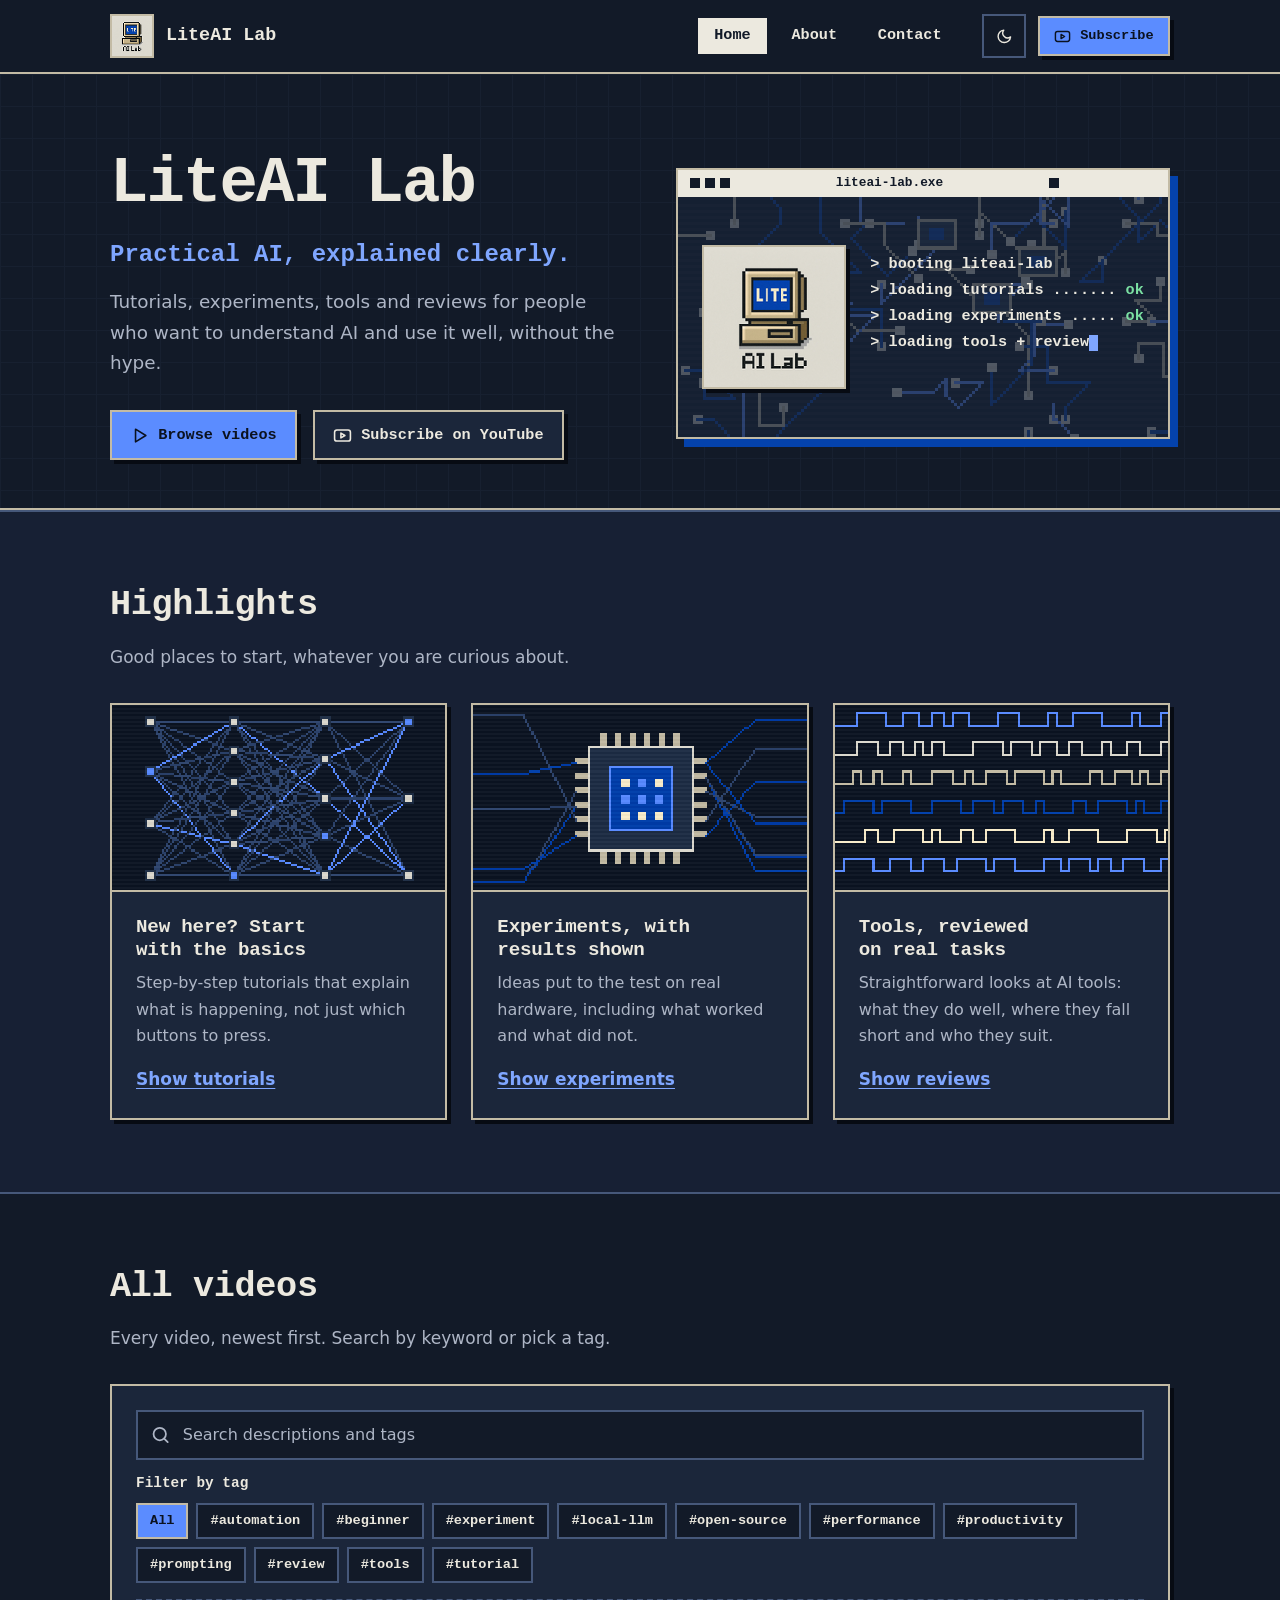
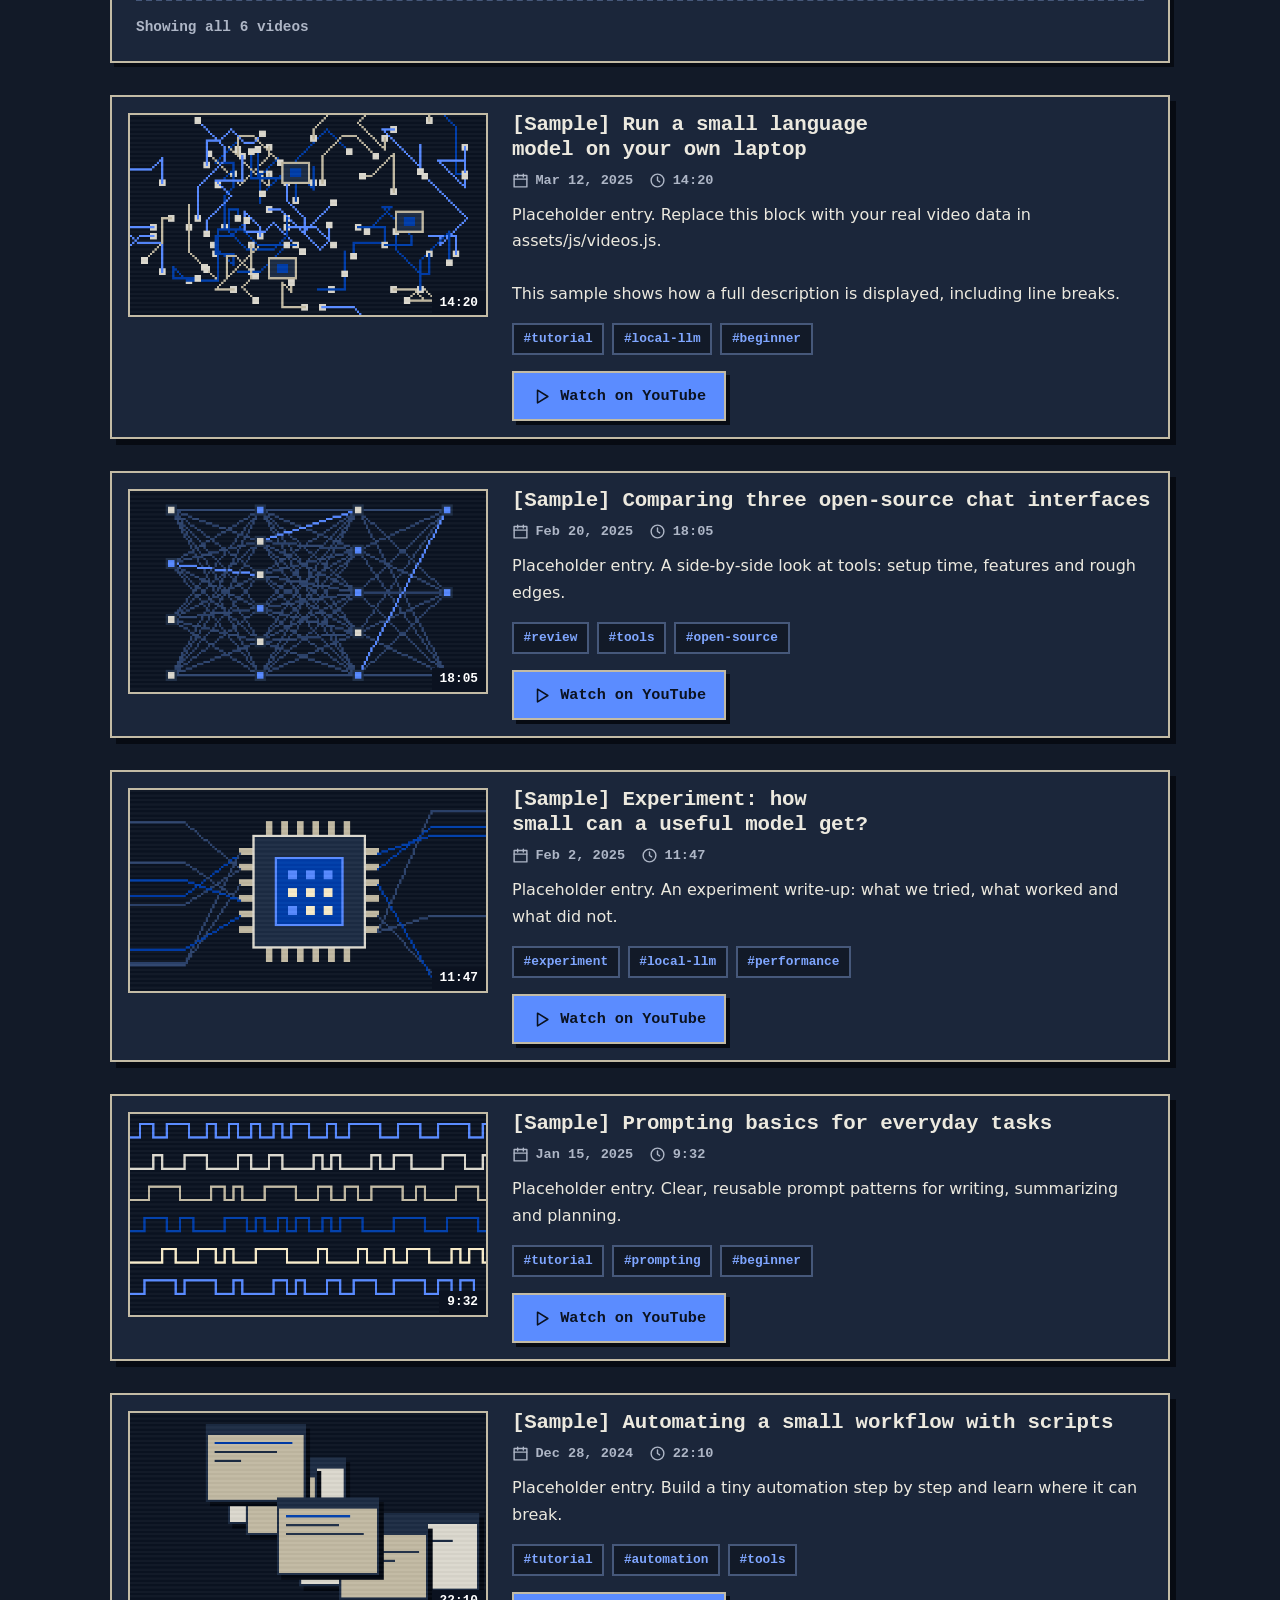
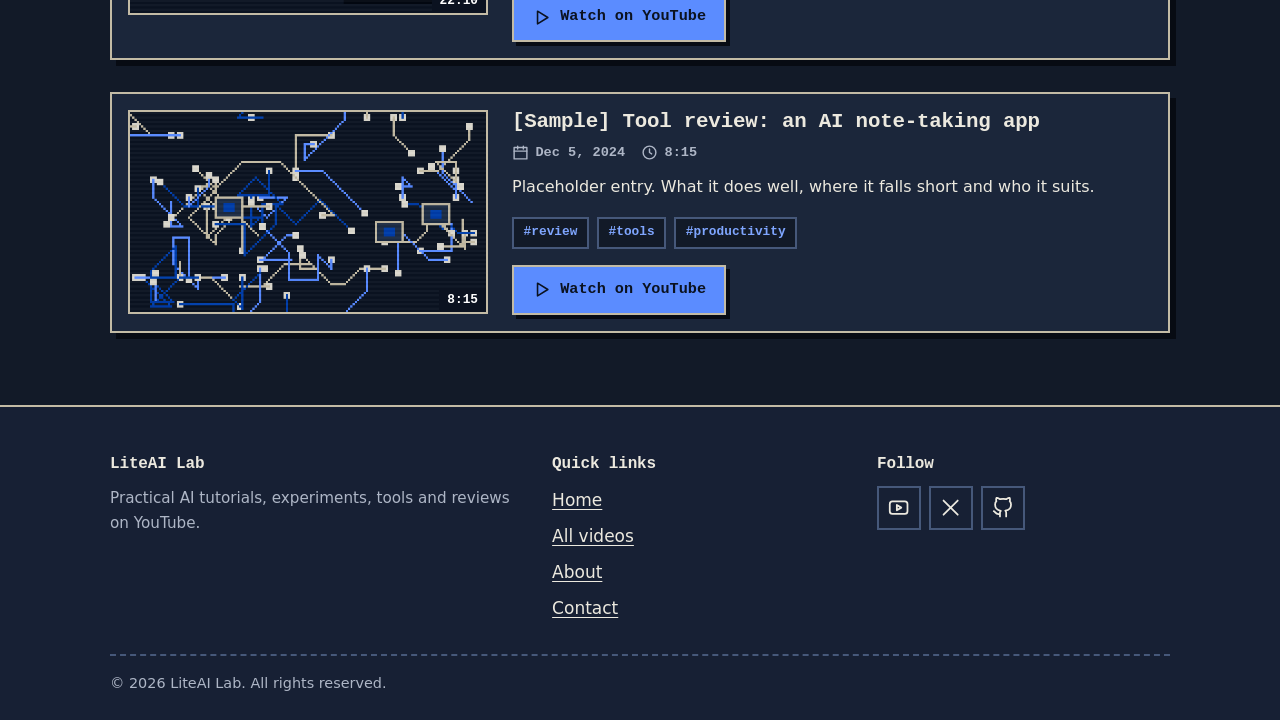
==== index.html @ 888a02af "Add LiteAI Lab static website Co-Authored-By: Claude Sonnet 5.5 <noreply@anthropic.com> Claude-Sessi" ====
<!DOCTYPE html>
<html lang="en" data-theme="dark">
<head>
  <meta charset="utf-8">
  <meta name="viewport" content="width=device-width, initial-scale=1">
  <title>LiteAI Lab | Practical AI tutorials, experiments and reviews</title>
  <meta name="description" content="LiteAI Lab is a YouTube channel with practical AI tutorials, experiments, tools and reviews. Browse every video and filter by tag.">
  <meta name="theme-color" content="#121a28">

  <!-- Favicons -->
  <link rel="icon" href="favicon.ico" sizes="any">
  <link rel="icon" type="image/png" sizes="32x32" href="assets/images/favicon-32x32.png">
  <link rel="icon" type="image/png" sizes="16x16" href="assets/images/favicon-16x16.png">
  <link rel="apple-touch-icon" sizes="180x180" href="assets/images/apple-touch-icon.png">
  <link rel="icon" type="image/png" sizes="192x192" href="assets/images/android-chrome-192x192.png">
  <link rel="icon" type="image/png" sizes="512x512" href="assets/images/android-chrome-512x512.png">
  <link rel="manifest" href="site.webmanifest">

  <!-- Open Graph / Twitter Card (absolute URLs for link previews) -->
  <meta property="og:type" content="website">
  <meta property="og:site_name" content="LiteAI Lab">
  <meta property="og:title" content="LiteAI Lab | Practical AI tutorials, experiments and reviews">
  <meta property="og:description" content="LiteAI Lab is a YouTube channel with practical AI tutorials, experiments, tools and reviews. Browse every video and filter by tag.">
  <meta property="og:url" content="https://bennyformaldehyde25-coder.github.io/liteai/">
  <meta property="og:image" content="https://bennyformaldehyde25-coder.github.io/liteai/assets/images/og-image.png">
  <meta property="og:image:width" content="1200">
  <meta property="og:image:height" content="630">
  <meta property="og:image:alt" content="LiteAI Lab logo: a pixel-art retro computer showing the word LITE">
  <meta name="twitter:card" content="summary_large_image">
  <meta name="twitter:title" content="LiteAI Lab | Practical AI tutorials, experiments and reviews">
  <meta name="twitter:description" content="LiteAI Lab is a YouTube channel with practical AI tutorials, experiments, tools and reviews. Browse every video and filter by tag.">
  <meta name="twitter:image" content="https://bennyformaldehyde25-coder.github.io/liteai/assets/images/og-image.png">
  <meta name="twitter:image:alt" content="LiteAI Lab logo: a pixel-art retro computer showing the word LITE">

  <!-- Apply the saved theme before first paint (dark is the default) -->
  <script>
    (function () {
      var r = document.documentElement, t = null;
      try { t = localStorage.getItem("liteai-theme"); } catch (e) {}
      r.setAttribute("data-theme", t === "light" ? "light" : "dark");
      r.classList.add("js");
    })();
  </script>
  <link rel="stylesheet" href="assets/css/styles.css">
</head>
<body>
<svg width="0" height="0" style="position:absolute" aria-hidden="true" focusable="false">
  <symbol id="i-sun" viewBox="0 0 24 24"><circle cx="12" cy="12" r="4"/><path d="M12 2v2M12 20v2M4.9 4.9l1.4 1.4M17.7 17.7l1.4 1.4M2 12h2M20 12h2M4.9 19.1l1.4-1.4M17.7 6.3l1.4-1.4"/></symbol>
  <symbol id="i-moon" viewBox="0 0 24 24"><path d="M21 12.8A9 9 0 1 1 11.2 3a7 7 0 0 0 9.8 9.8z"/></symbol>
  <symbol id="i-menu" viewBox="0 0 24 24"><path d="M4 6h16M4 12h16M4 18h16"/></symbol>
  <symbol id="i-search" viewBox="0 0 24 24"><circle cx="11" cy="11" r="7"/><path d="M20 20l-4-4"/></symbol>
  <symbol id="i-calendar" viewBox="0 0 24 24"><rect x="3" y="5" width="18" height="16"/><path d="M3 10h18M8 3v4M16 3v4"/></symbol>
  <symbol id="i-clock" viewBox="0 0 24 24"><circle cx="12" cy="12" r="9"/><path d="M12 7v5l3 2"/></symbol>
  <symbol id="i-play" viewBox="0 0 24 24"><path d="M7 4l13 8-13 8z"/></symbol>
  <symbol id="i-youtube" viewBox="0 0 24 24"><rect x="2" y="5" width="20" height="14" rx="3"/><path d="M10 9l5 3-5 3z"/></symbol>
  <symbol id="i-x" viewBox="0 0 24 24"><path d="M4 4l16 16M20 4L4 20"/></symbol>
  <symbol id="i-linkedin" viewBox="0 0 24 24"><rect x="3" y="3" width="18" height="18" rx="2"/><path d="M8 11v6M8 7.5v.01M12 17v-6M12 13a3 3 0 0 1 6 0v4"/></symbol>
  <symbol id="i-github" viewBox="0 0 24 24"><path d="M9 19c-5 1.5-5-2.5-7-3m14 6v-3.87a3.37 3.37 0 0 0-.94-2.61c3.14-.35 6.44-1.54 6.44-7A5.44 5.44 0 0 0 20 4.77 5.07 5.07 0 0 0 19.91 1S18.73.65 16 2.48a13.38 13.38 0 0 0-7 0C6.27.65 5.09 1 5.09 1A5.07 5.07 0 0 0 5 4.77a5.44 5.44 0 0 0-1.5 3.78c0 5.42 3.3 6.61 6.44 7A3.37 3.37 0 0 0 9 18.13V22"/></symbol>
  <symbol id="i-book" viewBox="0 0 24 24"><path d="M4 4h6a2 2 0 0 1 2 2v14a2 2 0 0 0-2-2H4zM20 4h-6a2 2 0 0 0-2 2v14a2 2 0 0 1 2-2h6z"/></symbol>
  <symbol id="i-flask" viewBox="0 0 24 24"><path d="M9 3h6M10 3v6l-5 9a2 2 0 0 0 1.8 3h10.4a2 2 0 0 0 1.8-3l-5-9V3"/></symbol>
  <symbol id="i-wrench" viewBox="0 0 24 24"><path d="M14.7 6.3a4 4 0 0 0-5.4 5.1L3 17.7 6.3 21l6.3-6.3a4 4 0 0 0 5.1-5.4l-2.6 2.6-2.4-.6-.6-2.4z"/></symbol>
  <symbol id="i-star" viewBox="0 0 24 24"><path d="M12 3l2.7 5.6 6.1.9-4.4 4.3 1 6.1L12 17l-5.4 2.9 1-6.1L3.2 9.5l6.1-.9z"/></symbol>
  <symbol id="i-mail" viewBox="0 0 24 24"><rect x="3" y="5" width="18" height="14"/><path d="M3 7l9 6 9-6"/></symbol>
</svg>
<a class="skip-link" href="#main">Skip to content</a>
<header class="site-header">
  <div class="container header-inner">
    <a class="brand" href="index.html" aria-label="LiteAI Lab, home">
      <img src="assets/images/logo.png" width="44" height="44" alt="LiteAI Lab logo">
      <span>LiteAI Lab</span>
    </a>
    <nav class="site-nav" id="site-nav" aria-label="Main">
      <ul class="nav-list">
        <li><a class="nav-link" href="index.html" aria-current="page">Home</a></li>
        <li><a class="nav-link" href="about.html">About</a></li>
        <li><a class="nav-link" href="contact.html">Contact</a></li>
      </ul>
    </nav>
    <div class="header-actions">
      <button class="icon-btn theme-toggle" id="theme-toggle" type="button" aria-label="Switch to light theme" aria-pressed="false">
        <svg class="icon icon-moon" aria-hidden="true" focusable="false"><use href="#i-moon"></use></svg><svg class="icon icon-sun" aria-hidden="true" focusable="false"><use href="#i-sun"></use></svg>
      </button>
      <button class="icon-btn menu-toggle" id="menu-toggle" type="button" aria-label="Menu" aria-expanded="false" aria-controls="site-nav">
        <svg class="icon" aria-hidden="true" focusable="false"><use href="#i-menu"></use></svg>
      </button>
      <a class="btn btn-primary btn-sm" href="https://www.youtube.com/@LiteAILab?sub_confirmation=1" target="_blank" rel="noopener noreferrer"><svg class="icon" aria-hidden="true" focusable="false"><use href="#i-youtube"></use></svg><span>Subscribe</span></a>
    </div>
  </div>
</header>
<main id="main">

  <section class="hero" aria-labelledby="hero-title">
    <div class="container">
      <div class="hero-grid">
        <div>
          <h1 id="hero-title">LiteAI Lab</h1>
          <p class="tagline">Practical AI, explained clearly.</p>
          <p class="lede">Tutorials, experiments, tools and reviews for people who want to understand AI and use it well, without the hype.</p>
          <div class="cta-row">
            <a class="btn btn-primary" href="#videos"><svg class="icon" aria-hidden="true" focusable="false"><use href="#i-play"></use></svg><span>Browse videos</span></a>
            <a class="btn" href="https://www.youtube.com/@LiteAILab?sub_confirmation=1" target="_blank" rel="noopener noreferrer"><svg class="icon" aria-hidden="true" focusable="false"><use href="#i-youtube"></use></svg><span>Subscribe on YouTube</span></a>
          </div>
        </div>

        <div class="window" role="group" aria-label="LiteAI Lab boot screen: tutorials, experiments, tools and reviews are ready">
          <div class="window-bar" aria-hidden="true"><span class="dots"><i></i><i></i><i></i></span><span class="title">liteai-lab.exe</span><span class="dots" style="justify-content:flex-end"><i></i></span></div>
          <div class="window-body">
            <img class="window-bg" src="assets/generated/hero-circuit.png" width="960" height="540" alt="Abstract pixel-art circuit board traces in blue and tan">
            <img class="window-logo" src="assets/images/logo-large.png" width="450" height="450" alt="LiteAI Lab logo: a pixel-art retro computer showing the word LITE">
            <pre class="boot" id="boot-text" aria-hidden="true">&gt; booting liteai-lab
&gt; loading tutorials ....... <span class="ok">ok</span>
&gt; loading experiments ..... <span class="ok">ok</span>
&gt; loading tools + reviews . <span class="ok">ok</span>
&gt; ready</pre>
          </div>
        </div>
      </div>
    </div>
  </section>

  <section class="section section-alt" id="highlights" aria-labelledby="highlights-title">
    <div class="container">
      <div class="section-head">
        <h2 id="highlights-title">Highlights</h2>
        <p>Good places to start, whatever you are curious about.</p>
      </div>
      <div class="card-row">
        <article class="card reveal">
          <img class="card-img" src="assets/generated/neural-pixels.png" width="960" height="540" loading="lazy" alt="Pixel-art diagram of a small neural network with connected nodes">
          <div class="card-body">
            <h3>New here? Start with the basics</h3>
            <p>Step-by-step tutorials that explain what is happening, not just which buttons to press.</p>
            <a class="card-link" href="#videos" data-filter-tag="tutorial">Show tutorials</a>
          </div>
        </article>
        <article class="card reveal">
          <img class="card-img" src="assets/generated/pixel-chip.png" width="960" height="540" loading="lazy" alt="Pixel-art computer chip with a glowing blue core and connected traces">
          <div class="card-body">
            <h3>Experiments, with results shown</h3>
            <p>Ideas put to the test on real hardware, including what worked and what did not.</p>
            <a class="card-link" href="#videos" data-filter-tag="experiment">Show experiments</a>
          </div>
        </article>
        <article class="card reveal">
          <img class="card-img" src="assets/generated/pixel-waves.png" width="960" height="540" loading="lazy" alt="Pixel-art stepped signal waveforms in blue, cream and tan">
          <div class="card-body">
            <h3>Tools, reviewed on real tasks</h3>
            <p>Straightforward looks at AI tools: what they do well, where they fall short and who they suit.</p>
            <a class="card-link" href="#videos" data-filter-tag="review">Show reviews</a>
          </div>
        </article>
      </div>
    </div>
  </section>

  <section class="section" id="videos" aria-labelledby="videos-title">
    <div class="container">
      <div class="section-head">
        <h2 id="videos-title">All videos</h2>
        <p>Every video, newest first. Search by keyword or pick a tag.</p>
      </div>

      <div class="toolbar" id="video-toolbar">
        <div class="search-wrap">
          <label class="visually-hidden" for="video-search">Search videos by description or tag</label>
          <svg class="icon" aria-hidden="true" focusable="false"><use href="#i-search"></use></svg>
          <input class="search-input" id="video-search" type="search" placeholder="Search descriptions and tags" autocomplete="off">
        </div>
        <p class="filter-label" id="filter-label">Filter by tag</p>
        <div class="chip-row" id="tag-filters" role="group" aria-labelledby="filter-label"></div>
        <div class="toolbar-foot">
          <p class="result-count" id="result-count" role="status" aria-live="polite"></p>
          <button class="link-btn" id="clear-filters" type="button" hidden>Clear search and filters</button>
        </div>
      </div>

      <ul class="video-list" id="video-list">
        <li><noscript><div class="empty-state"><h3>JavaScript is off</h3><p>The video list needs JavaScript. You can also browse every video on <a href="https://www.youtube.com/@LiteAILab/videos">YouTube</a>.</p></div></noscript></li>
      </ul>
    </div>
  </section>

</main>
<footer class="site-footer">
  <div class="container">
    <div class="footer-grid">
      <div>
        <h2>LiteAI Lab</h2>
        <p>Practical AI tutorials, experiments, tools and reviews on YouTube.</p>
      </div>
      <div>
        <h2>Quick links</h2>
        <ul class="footer-links">
          <li><a href="index.html">Home</a></li>
          <li><a href="index.html#videos">All videos</a></li>
          <li><a href="about.html">About</a></li>
          <li><a href="contact.html">Contact</a></li>
        </ul>
      </div>
      <div>
        <h2>Follow</h2>
        <ul class="social-icons">
          <li><a href="https://www.youtube.com/@LiteAILab" target="_blank" rel="noopener noreferrer" aria-label="LiteAI Lab on YouTube (opens in a new tab)"><svg class="icon" aria-hidden="true" focusable="false"><use href="#i-youtube"></use></svg></a></li>
          <li><a href="https://x.com/BennyFormcy" target="_blank" rel="noopener noreferrer" aria-label="LiteAI Lab on X (opens in a new tab)"><svg class="icon" aria-hidden="true" focusable="false"><use href="#i-x"></use></svg></a></li>
          <li><a href="https://github.com/bennyformaldehyde25-coder" target="_blank" rel="noopener noreferrer" aria-label="LiteAI Lab on GitHub (opens in a new tab)"><svg class="icon" aria-hidden="true" focusable="false"><use href="#i-github"></use></svg></a></li>
        </ul>
      </div>
    </div>
    <p class="copyright">&copy; <span id="year">2026</span> LiteAI Lab. All rights reserved.</p>
  </div>
</footer>
<script src="assets/js/videos.js" defer></script>
<script src="assets/js/main.js" defer></script>
</body>
</html>
---- assets/css/styles.css ----
/* ==========================================================================
   LiteAI Lab - styles.css
   Design language: a retro desktop "lab" taken from the logo. Hard 2px edges,
   stepped drop shadows, no rounded corners, and the logo's own colors
   (paper #DCD9CF, ink #233249, tan #C3BBA5, screen blue #0442AC).
   Edit the variables in :root and [data-theme="light"] to re-theme the site.
   ========================================================================== */

:root {
  /* dark theme (default) */
  --bg: #121a28;
  --bg-alt: #172034;
  --surface: #1b263a;
  --surface-2: #223049;
  --text: #ece9df;
  --text-muted: #aeb6c6;
  --border: #46587a;
  --border-strong: #c3bba5;
  --accent: #7fa6ff;
  --accent-strong: #5b8cff;
  --on-accent: #0b1220;
  --shadow: #070b13;
  --shadow-accent: #0442ac;
  --focus: #ffd166;
  --success: #7be0a3;

  --font-head: "SF Mono", "Cascadia Code", "JetBrains Mono", ui-monospace, Menlo, Consolas, "Liberation Mono", monospace;
  --font-body: system-ui, -apple-system, "Segoe UI", Roboto, "Helvetica Neue", Arial, sans-serif;

  --space-1: 0.25rem;
  --space-2: 0.5rem;
  --space-3: 0.75rem;
  --space-4: 1rem;
  --space-5: 1.5rem;
  --space-6: 2rem;
  --space-7: 3rem;
  --space-8: 4.5rem;

  --step: 4px;          /* size of the stepped pixel shadow */
  --content: 1100px;
  --ease: cubic-bezier(0.2, 0.7, 0.2, 1);
}

:root[data-theme="light"] {
  --bg: #e8e5db;
  --bg-alt: #dedbd0;
  --surface: #f5f2e9;
  --surface-2: #ebe7da;
  --text: #19243a;
  --text-muted: #495571;
  --border: #7d8aa3;
  --border-strong: #233249;
  --accent: #0442ac;
  --accent-strong: #0442ac;
  --on-accent: #f8f5ea;
  --shadow: #233249;
  --shadow-accent: #0442ac;
  --focus: #b45309;
  --success: #166534;
}

/* ---------- base ---------- */
*, *::before, *::after { box-sizing: border-box; }

html {
  scroll-behavior: smooth;
  scroll-padding-top: 5.5rem;
  -webkit-text-size-adjust: 100%;
}

body {
  margin: 0;
  background: var(--bg);
  color: var(--text);
  font-family: var(--font-body);
  font-size: 1.0625rem;
  line-height: 1.65;
  min-height: 100vh;
  display: flex;
  flex-direction: column;
}

main { flex: 1 0 auto; }

img { max-width: 100%; height: auto; display: block; }

h1, h2, h3, h4 {
  font-family: var(--font-head);
  font-weight: 700;
  line-height: 1.2;
  margin: 0 0 var(--space-4);
  letter-spacing: -0.01em;
  text-wrap: balance;
}
h1 { font-size: clamp(2.4rem, 6vw, 4rem); letter-spacing: -0.03em; }
h2 { font-size: clamp(1.6rem, 3.4vw, 2.2rem); }
h3 { font-size: 1.2rem; }

p { margin: 0 0 var(--space-4); max-width: 68ch; }

a { color: var(--accent); text-underline-offset: 3px; }
a:hover { text-decoration-thickness: 2px; }

:focus-visible {
  outline: 3px solid var(--focus);
  outline-offset: 3px;
}

::selection { background: var(--accent-strong); color: var(--on-accent); }

.container {
  width: 100%;
  max-width: var(--content);
  margin-inline: auto;
  padding-inline: 1.25rem;
}

.visually-hidden {
  position: absolute !important;
  width: 1px; height: 1px;
  margin: -1px; padding: 0;
  overflow: hidden;
  clip: rect(0 0 0 0);
  white-space: nowrap;
  border: 0;
}

.skip-link {
  position: absolute;
  left: 1rem; top: -4rem;
  background: var(--accent-strong);
  color: var(--on-accent);
  padding: 0.6rem 1rem;
  z-index: 100;
  font-weight: 700;
}
.skip-link:focus { top: 1rem; }

.icon { width: 1.25em; height: 1.25em; flex: none; fill: none; stroke: currentColor; stroke-width: 2; stroke-linecap: round; stroke-linejoin: round; }

/* ---------- buttons ---------- */
.btn {
  display: inline-flex;
  align-items: center;
  gap: 0.55rem;
  font: 700 0.95rem/1 var(--font-head);
  padding: 0.85rem 1.15rem;
  min-height: 2.9rem;
  border: 2px solid var(--border-strong);
  background: var(--surface);
  color: var(--text);
  text-decoration: none;
  cursor: pointer;
  box-shadow: var(--step) var(--step) 0 var(--shadow);
  transition: transform 0.12s var(--ease), box-shadow 0.12s var(--ease), background-color 0.12s;
}
.btn:hover { transform: translate(2px, 2px); box-shadow: 2px 2px 0 var(--shadow); }
.btn:active { transform: translate(var(--step), var(--step)); box-shadow: 0 0 0 var(--shadow); }
.btn-primary { background: var(--accent-strong); color: var(--on-accent); border-color: var(--border-strong); }
.btn-primary:hover { background: var(--accent); }
.btn-sm { padding: 0.6rem 0.9rem; min-height: 2.5rem; font-size: 0.85rem; }

/* ---------- header ---------- */
.site-header {
  position: sticky;
  top: 0;
  z-index: 50;
  background: var(--bg);
  border-bottom: 2px solid var(--border-strong);
}
.header-inner {
  display: flex;
  align-items: center;
  gap: var(--space-5);
  min-height: 4.5rem;
}
.brand {
  display: inline-flex;
  align-items: center;
  gap: 0.75rem;
  color: var(--text);
  text-decoration: none;
  font: 700 1.15rem/1 var(--font-head);
  margin-right: auto;
}
.brand img { width: 44px; height: 44px; image-rendering: pixelated; border: 2px solid var(--border-strong); }

.nav-list { display: flex; gap: var(--space-2); list-style: none; margin: 0; padding: 0; align-items: center; }
.nav-list a.nav-link {
  display: block;
  padding: 0.55rem 0.9rem;
  color: var(--text);
  text-decoration: none;
  font: 600 0.95rem/1 var(--font-head);
  border: 2px solid transparent;
}
.nav-list a.nav-link:hover { border-color: var(--border); }
.nav-list a.nav-link[aria-current="page"] {
  background: var(--text);
  color: var(--bg);
}

.header-actions { display: flex; align-items: center; gap: var(--space-3); }

.icon-btn {
  display: inline-grid;
  place-items: center;
  width: 2.75rem; height: 2.75rem;
  background: transparent;
  color: var(--text);
  border: 2px solid var(--border);
  cursor: pointer;
}
.icon-btn:hover { border-color: var(--border-strong); background: var(--surface); }
.theme-toggle .icon-sun { display: none; }
:root[data-theme="light"] .theme-toggle .icon-sun { display: block; }
:root[data-theme="light"] .theme-toggle .icon-moon { display: none; }
.menu-toggle { display: none; }

@media (max-width: 800px) {
  .header-inner { flex-wrap: wrap; padding-block: 0.6rem; gap: var(--space-3); }
  .menu-toggle { display: inline-grid; }
  .site-nav { order: 5; width: 100%; display: none; }
  .site-nav.is-open { display: block; }
  .nav-list { flex-direction: column; align-items: stretch; padding-bottom: var(--space-3); }
  .nav-list a.nav-link { padding: 0.9rem 0.9rem; border-color: var(--border); }
  .header-actions .btn-sm span.sub-label-long { display: none; }
}

/* ---------- hero ---------- */
.hero {
  position: relative;
  padding-block: var(--space-8) var(--space-7);
  border-bottom: 2px solid var(--border-strong);
  background:
    linear-gradient(var(--border) 1px, transparent 1px) 0 0 / 100% 32px,
    linear-gradient(90deg, var(--border) 1px, transparent 1px) 0 0 / 32px 100%,
    var(--bg);
  background-blend-mode: normal;
}
.hero::before {
  content: "";
  position: absolute; inset: 0;
  background: var(--bg);
  opacity: 0.9;
  pointer-events: none;
}
.hero > .container { position: relative; }
.hero-grid {
  display: grid;
  grid-template-columns: minmax(0, 1.05fr) minmax(0, 1fr);
  gap: var(--space-7);
  align-items: center;
}
.hero h1 { margin-bottom: var(--space-4); }
.hero .tagline {
  font: 700 clamp(1.15rem, 2.4vw, 1.5rem)/1.35 var(--font-head);
  color: var(--accent);
  margin-bottom: var(--space-4);
}
.hero .lede { font-size: 1.15rem; color: var(--text-muted); margin-bottom: var(--space-6); }
.cta-row { display: flex; flex-wrap: wrap; gap: var(--space-4); }

.window {
  position: relative;
  background: var(--surface);
  border: 2px solid var(--border-strong);
  box-shadow: 8px 8px 0 var(--shadow-accent);
  overflow: hidden;
}
.window-bar {
  display: flex;
  align-items: center;
  gap: var(--space-2);
  padding: 0.45rem 0.75rem;
  background: var(--text);
  color: var(--bg);
  font: 700 0.8rem/1 var(--font-head);
}
.window-bar .dots { display: flex; gap: 5px; margin-right: auto; }
.window-bar .dots i { width: 10px; height: 10px; background: var(--bg); display: block; }
.window-bar .title { margin-right: auto; }
.window-body { position: relative; display: flex; gap: var(--space-5); align-items: center; padding: var(--space-5); min-height: 15rem; }
.window-bg { position: absolute; inset: 0; width: 100%; height: 100%; object-fit: cover; opacity: 0.28; image-rendering: pixelated; }
.window-body > :not(.window-bg) { position: relative; }
.window-logo { width: 9rem; flex: none; image-rendering: pixelated; border: 2px solid var(--border-strong); box-shadow: 4px 4px 0 var(--shadow); }
.boot {
  margin: 0;
  font: 600 0.95rem/1.7 var(--font-head);
  color: var(--text);
  white-space: pre-wrap;
  min-height: 8.5em;
}
.boot .ok { color: var(--success); }
.cursor {
  display: inline-block;
  width: 0.6em; height: 1.05em;
  background: var(--accent);
  vertical-align: text-bottom;
  animation: blink 1s steps(2, start) infinite;
}
@keyframes blink { to { visibility: hidden; } }

@media (max-width: 900px) {
  .hero { padding-block: var(--space-7) var(--space-6); }
  .hero-grid { grid-template-columns: 1fr; gap: var(--space-6); }
}
@media (max-width: 480px) {
  .window-body { flex-direction: column; align-items: flex-start; }
  .window-logo { width: 7rem; }
}

/* ---------- sections ---------- */
.section { padding-block: var(--space-8); }
.section-alt { background: var(--bg-alt); border-block: 2px solid var(--border); }
.section-head { margin-bottom: var(--space-6); }
.section-head p { color: var(--text-muted); margin-bottom: 0; }

/* highlights */
.card-row { display: grid; grid-template-columns: repeat(3, minmax(0, 1fr)); gap: var(--space-5); }
.card {
  display: flex; flex-direction: column;
  background: var(--surface);
  border: 2px solid var(--border-strong);
  box-shadow: var(--step) var(--step) 0 var(--shadow);
}
.card .card-img { border-bottom: 2px solid var(--border-strong); image-rendering: pixelated; aspect-ratio: 16 / 9; object-fit: cover; width: 100%; }
.card-body { padding: var(--space-5); display: flex; flex-direction: column; flex: 1; }
.card-body h3 { margin-bottom: var(--space-2); }
.card-body p { color: var(--text-muted); font-size: 1rem; }
.card-body .card-link { margin-top: auto; font-weight: 700; }
@media (max-width: 900px) { .card-row { grid-template-columns: 1fr; } }

/* ---------- video explorer ---------- */
.toolbar {
  position: relative;
  background: var(--surface);
  border: 2px solid var(--border-strong);
  padding: var(--space-5);
  margin-bottom: var(--space-6);
  box-shadow: var(--step) var(--step) 0 var(--shadow);
}
.search-wrap { position: relative; margin-bottom: var(--space-4); }
.search-wrap .icon { position: absolute; left: 0.9rem; top: 50%; transform: translateY(-50%); color: var(--text-muted); pointer-events: none; }
.search-input {
  width: 100%;
  font: 500 1rem/1.2 var(--font-body);
  color: var(--text);
  background: var(--bg);
  border: 2px solid var(--border);
  padding: 0.85rem 1rem 0.85rem 2.8rem;
  min-height: 3rem;
  border-radius: 0;
}
.search-input::placeholder { color: var(--text-muted); opacity: 1; }
.search-input:hover { border-color: var(--border-strong); }
.search-input:focus-visible { border-color: var(--accent); outline-offset: 2px; }

.filter-label { font: 700 0.9rem/1 var(--font-head); margin: 0 0 var(--space-3); }
.chip-row { display: flex; flex-wrap: wrap; gap: var(--space-2); }

.chip {
  font: 600 0.85rem/1 var(--font-head);
  padding: 0.5rem 0.75rem;
  min-height: 2.25rem;
  background: var(--bg);
  color: var(--text);
  border: 2px solid var(--border);
  cursor: pointer;
  border-radius: 0;
  transition: background-color 0.12s, border-color 0.12s;
}
.chip:hover { border-color: var(--border-strong); background: var(--surface-2); }
.chip[aria-pressed="true"] { background: var(--accent-strong); color: var(--on-accent); border-color: var(--border-strong); }

.toolbar-foot { display: flex; flex-wrap: wrap; align-items: center; justify-content: space-between; gap: var(--space-3); margin-top: var(--space-4); padding-top: var(--space-4); border-top: 2px dashed var(--border); }
.result-count { margin: 0; font: 600 0.9rem/1.4 var(--font-head); color: var(--text-muted); }
.link-btn { background: none; border: 0; color: var(--accent); font: 700 0.9rem/1 var(--font-head); cursor: pointer; text-decoration: underline; text-underline-offset: 3px; padding: 0.5rem; }
.link-btn[hidden] { display: none; }

.video-list { list-style: none; margin: 0; padding: 0; display: flex; flex-direction: column; gap: var(--space-6); }

.video-card {
  display: grid;
  grid-template-columns: minmax(0, 360px) minmax(0, 1fr);
  gap: var(--space-5);
  background: var(--surface);
  border: 2px solid var(--border-strong);
  box-shadow: 6px 6px 0 var(--shadow);
  padding: var(--space-4);
}
.video-thumb {
  position: relative;
  align-self: start;
  display: block;
  border: 2px solid var(--border-strong);
  background: var(--bg);
  line-height: 0;
}
/* full thumbnail, natural aspect ratio, never cropped */
.video-thumb img { width: 100%; height: auto; object-fit: contain; }
.video-thumb:hover { border-color: var(--accent); }
.duration-badge {
  position: absolute; right: 0; bottom: 0;
  background: #0b1220; color: #fff;
  font: 700 0.8rem/1 var(--font-head);
  padding: 0.35rem 0.5rem;
}
.video-info { min-width: 0; display: flex; flex-direction: column; }
.video-info h3 { font-size: 1.3rem; margin-bottom: var(--space-2); overflow-wrap: anywhere; }
.video-meta { display: flex; flex-wrap: wrap; gap: var(--space-2) var(--space-4); margin: 0 0 var(--space-3); padding: 0; list-style: none; color: var(--text-muted); font: 600 0.85rem/1.4 var(--font-head); }
.video-meta li { display: inline-flex; align-items: center; gap: 0.4rem; }
.video-desc { white-space: pre-line; overflow-wrap: anywhere; color: var(--text); font-size: 1rem; margin-bottom: var(--space-4); max-width: 70ch; }
.video-tags { display: flex; flex-wrap: wrap; gap: var(--space-2); margin-bottom: var(--space-4); }
.video-info .btn { align-self: flex-start; margin-top: auto; }

.tag-badge {
  font: 600 0.8rem/1 var(--font-head);
  padding: 0.4rem 0.6rem;
  min-height: 2rem;
  background: var(--bg);
  color: var(--accent);
  border: 2px solid var(--border);
  cursor: pointer;
  border-radius: 0;
}
.tag-badge:hover { border-color: var(--accent); background: var(--surface-2); }

.empty-state {
  border: 2px dashed var(--border-strong);
  padding: var(--space-6);
  text-align: left;
  background: var(--surface);
}
.empty-state h3 { margin-bottom: var(--space-2); }
.empty-state p { color: var(--text-muted); }

@media (max-width: 760px) {
  .video-card { grid-template-columns: 1fr; padding: var(--space-3); }
  .video-thumb { max-width: 100%; }
}

/* ---------- scroll reveal (only when JS is running) ---------- */
.js .reveal { opacity: 0; transform: translateY(10px); transition: opacity 0.35s var(--ease), transform 0.35s var(--ease); }
.js .reveal.is-visible { opacity: 1; transform: none; }

/* ---------- about page ---------- */
.page-hero { padding-block: var(--space-7) var(--space-6); border-bottom: 2px solid var(--border-strong); background: var(--bg-alt); }
.page-hero p { color: var(--text-muted); font-size: 1.15rem; }
.split { display: grid; grid-template-columns: minmax(0, 1fr) minmax(0, 1fr); gap: var(--space-7); align-items: center; }
.split .window-body { min-height: 0; padding: 0; }
.split figure { margin: 0; }
.split figure img { width: 100%; image-rendering: pixelated; }
@media (max-width: 860px) { .split { grid-template-columns: 1fr; gap: var(--space-6); } }

.list-plain { margin: 0 0 var(--space-4); padding-left: 1.2rem; max-width: 68ch; }
.list-plain li { margin-bottom: var(--space-2); }
.list-plain li::marker { color: var(--accent); }

.cat-grid { display: grid; grid-template-columns: repeat(2, minmax(0, 1fr)); gap: var(--space-5); }
.cat-card { background: var(--surface); border: 2px solid var(--border-strong); box-shadow: var(--step) var(--step) 0 var(--shadow); padding: var(--space-5); }
.cat-card .icon { width: 2rem; height: 2rem; color: var(--accent); margin-bottom: var(--space-3); }
.cat-card p { color: var(--text-muted); margin-bottom: 0; }
@media (max-width: 700px) { .cat-grid { grid-template-columns: 1fr; } }

.timeline { list-style: none; margin: 0; padding: 0 0 0 1.75rem; border-left: 4px solid var(--border-strong); max-width: 46rem; }
.timeline li { position: relative; padding: 0 0 var(--space-6) var(--space-5); }
.timeline li:last-child { padding-bottom: 0; }
.timeline li::before { content: ""; position: absolute; left: calc(-1.75rem - 12px); top: 0.35rem; width: 18px; height: 18px; background: var(--accent-strong); border: 3px solid var(--bg); outline: 2px solid var(--border-strong); }
.timeline h3 { margin-bottom: var(--space-1); }
.timeline p { color: var(--text-muted); margin: 0; }

/* ---------- contact page ---------- */
.contact-grid { display: grid; grid-template-columns: minmax(0, 1.2fr) minmax(0, 0.8fr); gap: var(--space-7); align-items: start; }
@media (max-width: 900px) { .contact-grid { grid-template-columns: 1fr; gap: var(--space-6); } }

.form { background: var(--surface); border: 2px solid var(--border-strong); box-shadow: 6px 6px 0 var(--shadow); padding: var(--space-5); }
.field { margin-bottom: var(--space-5); }
.field label { display: block; font: 700 0.95rem/1.3 var(--font-head); margin-bottom: var(--space-2); }
.field input, .field textarea {
  width: 100%;
  font: 500 1rem/1.5 var(--font-body);
  color: var(--text);
  background: var(--bg);
  border: 2px solid var(--border);
  padding: 0.75rem 0.9rem;
  border-radius: 0;
}
.field textarea { min-height: 9rem; resize: vertical; }
.field input:hover, .field textarea:hover { border-color: var(--border-strong); }
.field input:focus-visible, .field textarea:focus-visible { border-color: var(--accent); outline-offset: 2px; }
.field .hint { font-size: 0.9rem; color: var(--text-muted); margin: var(--space-2) 0 0; }
.form-status { margin: var(--space-4) 0 0; font-weight: 600; min-height: 1.5em; }

.social-list { list-style: none; margin: 0; padding: 0; display: grid; gap: var(--space-3); }
.social-list a {
  display: flex; align-items: center; gap: var(--space-3);
  padding: 0.85rem 1rem;
  background: var(--surface);
  border: 2px solid var(--border-strong);
  color: var(--text);
  text-decoration: none;
  font: 700 0.95rem/1.2 var(--font-head);
  box-shadow: var(--step) var(--step) 0 var(--shadow);
  transition: transform 0.12s var(--ease), box-shadow 0.12s var(--ease);
}
.social-list a:hover { transform: translate(2px, 2px); box-shadow: 2px 2px 0 var(--shadow); }
.social-list a small { margin-left: auto; font: 500 0.8rem/1 var(--font-body); color: var(--text-muted); }

.faq { max-width: 52rem; display: grid; gap: var(--space-3); }
.faq details { background: var(--surface); border: 2px solid var(--border-strong); }
.faq summary {
  cursor: pointer;
  list-style: none;
  padding: 1rem 3rem 1rem 1.1rem;
  font: 700 1rem/1.4 var(--font-head);
  position: relative;
}
.faq summary::-webkit-details-marker { display: none; }
.faq summary::after {
  content: "+";
  position: absolute; right: 1.1rem; top: 50%; transform: translateY(-50%);
  font: 700 1.5rem/1 var(--font-head);
  color: var(--accent);
}
.faq details[open] summary::after { content: "\2212"; }
.faq details[open] summary { border-bottom: 2px dashed var(--border); }
.faq .answer { padding: 1rem 1.1rem; }
.faq .answer p { margin: 0; color: var(--text-muted); }

/* ---------- footer ---------- */
.site-footer { background: var(--bg-alt); border-top: 2px solid var(--border-strong); padding-block: var(--space-7) var(--space-5); margin-top: auto; }
.footer-grid { display: grid; grid-template-columns: 1.4fr 1fr 1fr; gap: var(--space-6); margin-bottom: var(--space-6); }
.footer-grid h2 { font-size: 1rem; margin-bottom: var(--space-3); }
.footer-grid p { color: var(--text-muted); font-size: 0.95rem; }
.footer-links { list-style: none; margin: 0; padding: 0; display: grid; gap: var(--space-2); }
.footer-links a { color: var(--text); }
.social-icons { display: flex; gap: var(--space-2); list-style: none; margin: 0; padding: 0; }
.social-icons a { display: inline-grid; place-items: center; width: 2.75rem; height: 2.75rem; border: 2px solid var(--border); color: var(--text); }
.social-icons a:hover { border-color: var(--accent); color: var(--accent); }
.copyright { border-top: 2px dashed var(--border); padding-top: var(--space-4); font-size: 0.9rem; color: var(--text-muted); margin: 0; max-width: none; }
@media (max-width: 760px) { .footer-grid { grid-template-columns: 1fr; gap: var(--space-5); } }

/* ---------- reduced motion ---------- */
@media print {
  .js .reveal { opacity: 1; transform: none; }
}

@media (prefers-reduced-motion: reduce) {
  html { scroll-behavior: auto; }
  *, *::before, *::after { animation: none !important; transition: none !important; }
  .js .reveal { opacity: 1; transform: none; }
  .cursor { animation: none; }
}
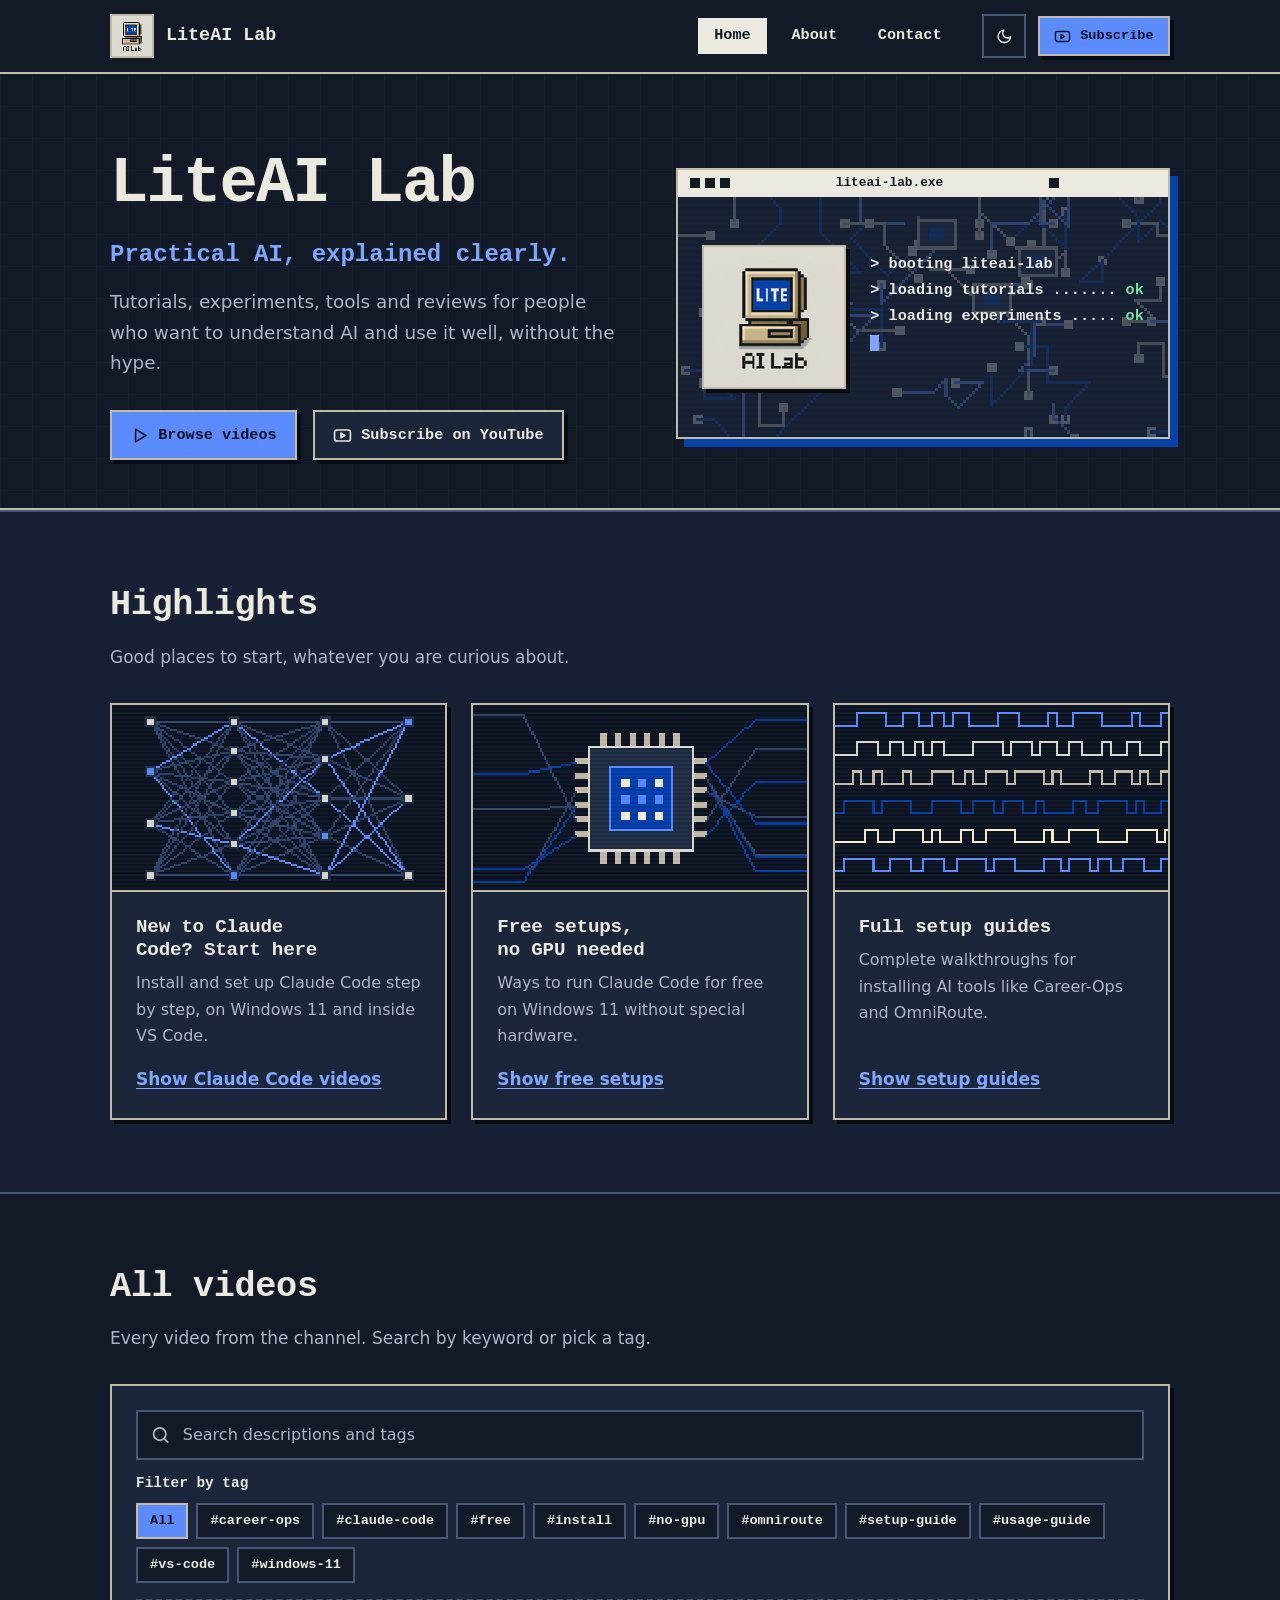
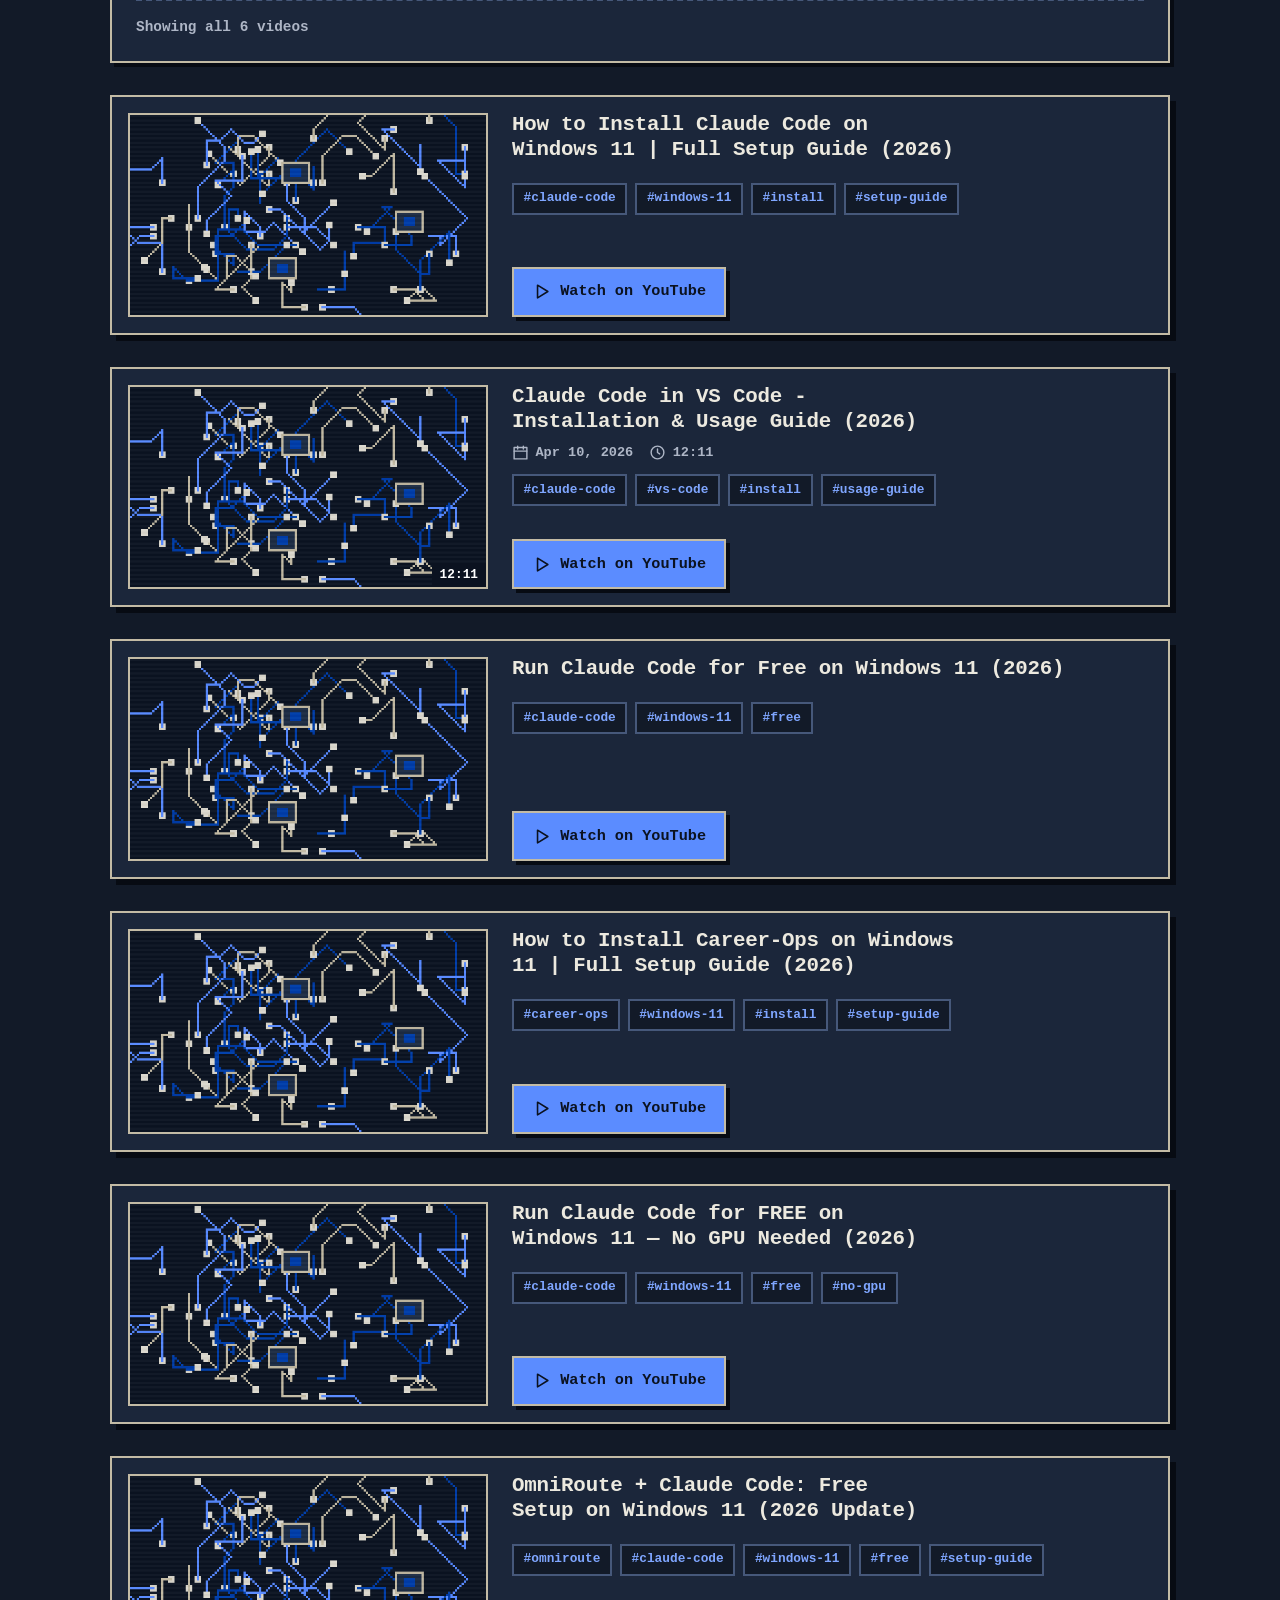
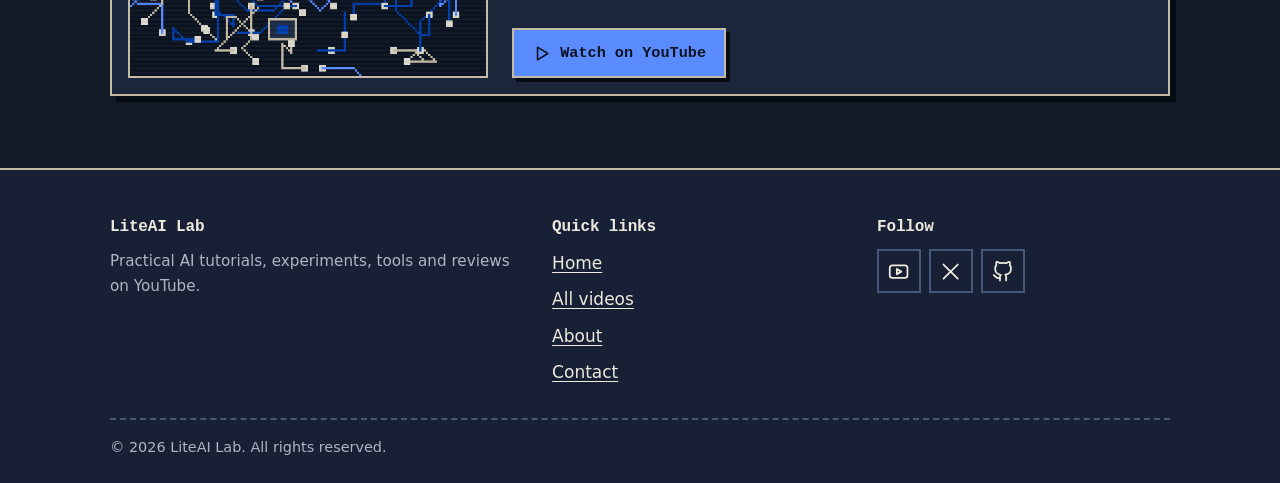
==== commit 2b60737d: "Add the six real videos and match Highlights to them Co-Authored-By: Claude Sonnet 5.5 <noreply@anth" ====
--- a/index.html
+++ b/index.html
@@ -128,25 +128,25 @@
         <article class="card reveal">
           <img class="card-img" src="assets/generated/neural-pixels.png" width="960" height="540" loading="lazy" alt="Pixel-art diagram of a small neural network with connected nodes">
           <div class="card-body">
-            <h3>New here? Start with the basics</h3>
-            <p>Step-by-step tutorials that explain what is happening, not just which buttons to press.</p>
-            <a class="card-link" href="#videos" data-filter-tag="tutorial">Show tutorials</a>
+            <h3>New to Claude Code? Start here</h3>
+            <p>Install and set up Claude Code step by step, on Windows 11 and inside VS Code.</p>
+            <a class="card-link" href="#videos" data-filter-tag="claude-code">Show Claude Code videos</a>
           </div>
         </article>
         <article class="card reveal">
           <img class="card-img" src="assets/generated/pixel-chip.png" width="960" height="540" loading="lazy" alt="Pixel-art computer chip with a glowing blue core and connected traces">
           <div class="card-body">
-            <h3>Experiments, with results shown</h3>
-            <p>Ideas put to the test on real hardware, including what worked and what did not.</p>
-            <a class="card-link" href="#videos" data-filter-tag="experiment">Show experiments</a>
+            <h3>Free setups, no GPU needed</h3>
+            <p>Ways to run Claude Code for free on Windows 11 without special hardware.</p>
+            <a class="card-link" href="#videos" data-filter-tag="free">Show free setups</a>
           </div>
         </article>
         <article class="card reveal">
           <img class="card-img" src="assets/generated/pixel-waves.png" width="960" height="540" loading="lazy" alt="Pixel-art stepped signal waveforms in blue, cream and tan">
           <div class="card-body">
-            <h3>Tools, reviewed on real tasks</h3>
-            <p>Straightforward looks at AI tools: what they do well, where they fall short and who they suit.</p>
-            <a class="card-link" href="#videos" data-filter-tag="review">Show reviews</a>
+            <h3>Full setup guides</h3>
+            <p>Complete walkthroughs for installing AI tools like Career-Ops and OmniRoute.</p>
+            <a class="card-link" href="#videos" data-filter-tag="setup-guide">Show setup guides</a>
           </div>
         </article>
       </div>
@@ -157,7 +157,7 @@
     <div class="container">
       <div class="section-head">
         <h2 id="videos-title">All videos</h2>
-        <p>Every video, newest first. Search by keyword or pick a tag.</p>
+        <p>Every video from the channel. Search by keyword or pick a tag.</p>
       </div>
 
       <div class="toolbar" id="video-toolbar">
